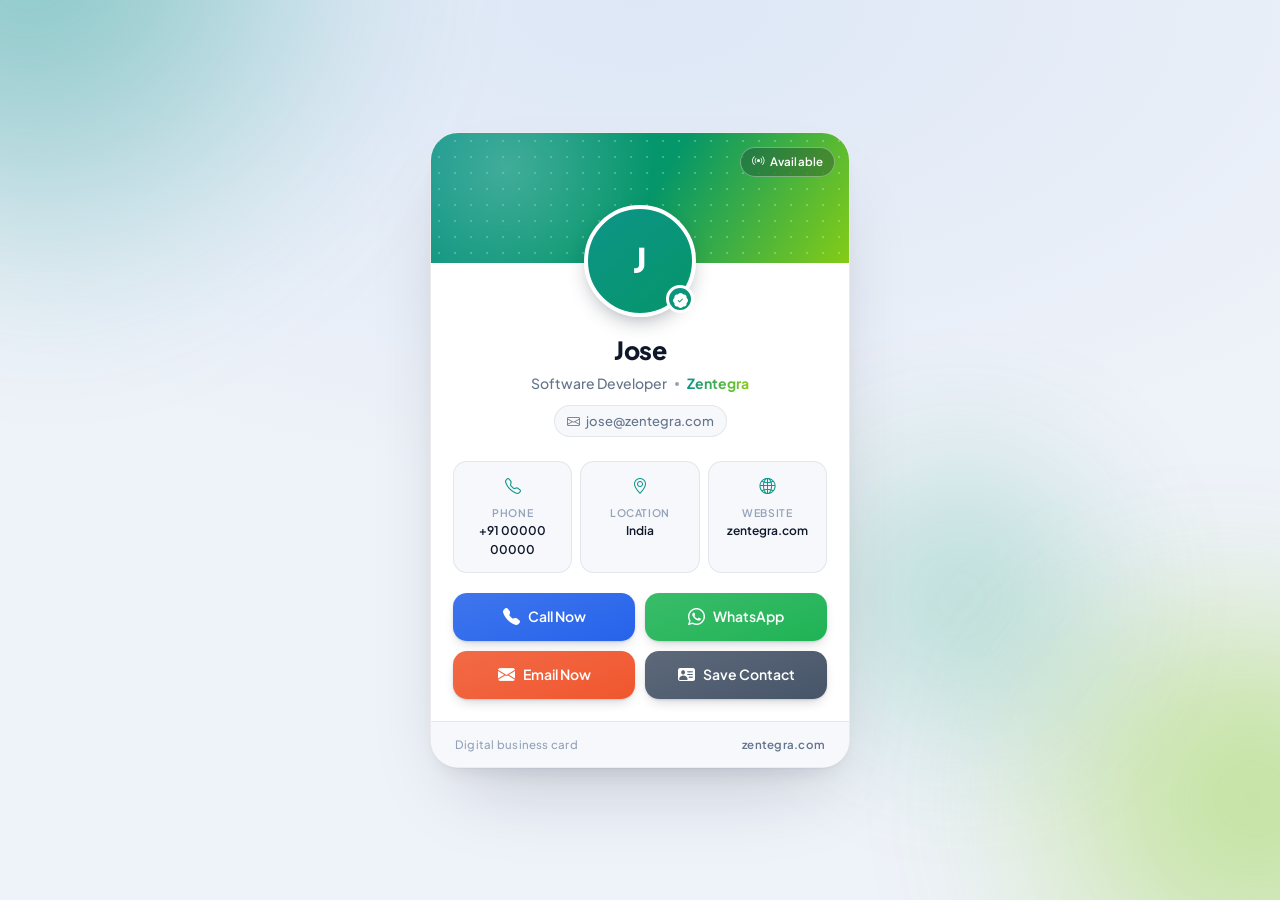
==== jose.html @ 7288a232 "initial" ====
<!DOCTYPE html>
<html lang="en">
<head>
    <meta charset="UTF-8">
    <meta name="viewport" content="width=device-width, initial-scale=1.0">
    <meta name="theme-color" content="#0f172a">
    <meta name="description" content="Jose — Software Developer at Zentegra. Call, email, WhatsApp or save my contact.">
    <title>Jose · Software Developer</title>

    <link rel="preconnect" href="https://fonts.googleapis.com">
    <link rel="preconnect" href="https://fonts.gstatic.com" crossorigin>
    <link href="https://fonts.googleapis.com/css2?family=Plus+Jakarta+Sans:wght@400;500;600;700;800&display=swap" rel="stylesheet">
    <link rel="stylesheet" href="https://cdn.jsdelivr.net/npm/bootstrap-icons@1.13.1/font/bootstrap-icons.min.css">
    <link rel="stylesheet" href="styles.css">
</head>
<body data-accent="emerald">

<div class="backdrop" aria-hidden="true">
  <span class="orb orb-1"></span>
  <span class="orb orb-2"></span>
  <span class="orb orb-3"></span>
</div>

<main class="stage">
  <article class="card">

    <!-- cover + avatar -->
    <header class="card-head">
      <div class="cover">
        <span class="cover-pattern" aria-hidden="true"></span>
        <span class="status-chip"><i class="bi bi-broadcast"></i> Available</span>
      </div>

      <div class="avatar-wrap">
        <span class="avatar-fallback" aria-hidden="true">J</span>
        <img class="avatar" src="jose-img.jpeg" alt="Portrait of Jose" width="112" height="112"
             onerror="this.remove()">
        <span class="avatar-badge" title="Zentegra"><i class="bi bi-patch-check-fill"></i></span>
      </div>

      <div class="identity">
        <h1 class="name">Jose</h1>
        <p class="role">Software Developer <span class="dot"></span> <span class="org">Zentegra</span></p>
        <a class="email-link" href="mailto:jose@zentegra.com">
          <i class="bi bi-envelope"></i> jose@zentegra.com
        </a>
      </div>
    </header>

    <!-- quick facts -->
    <ul class="facts">
      <li>
        <i class="bi bi-telephone"></i>
        <div><span class="fact-label">Phone</span><span class="fact-value">+91 00000 00000</span></div>
      </li>
      <li>
        <i class="bi bi-geo-alt"></i>
        <div><span class="fact-label">Location</span><span class="fact-value">India</span></div>
      </li>
      <li>
        <i class="bi bi-globe2"></i>
        <div><span class="fact-label">Website</span><a class="fact-value" href="https://www.zentegra.com" target="_blank" rel="noopener">zentegra.com</a></div>
      </li>
    </ul>

    <!-- actions -->
    <nav class="actions" aria-label="Contact options">
      <a class="actionbtn call" href="tel:+910000000000">
        <i class="bi bi-telephone-fill"></i><span>Call Now</span>
      </a>

      <a class="actionbtn whatsapp" href="https://wa.me/910000000000?text=Hello%20I%20found%20you%20on%20Odoo" target="_blank" rel="noopener">
        <i class="bi bi-whatsapp"></i><span>WhatsApp</span>
      </a>

      <a class="actionbtn email" href="mailto:jose@zentegra.com?subject=Inquiry%20from%20Odoo%20Partners%20Meet">
        <i class="bi bi-envelope-fill"></i><span>Email Now</span>
      </a>

      <a class="actionbtn save" href="jose.vcf" download>
        <i class="bi bi-person-vcard-fill"></i><span>Save Contact</span>
      </a>

      <button class="actionbtn share is-hidden" id="sharebtn" type="button">
        <i class="bi bi-share-fill"></i><span>Share this card</span>
      </button>
    </nav>

    <footer class="card-foot">
      <span>Digital business card</span>
      <a href="https://www.zentegra.com" target="_blank" rel="noopener">zentegra.com</a>
    </footer>

  </article>
</main>

<div class="toast" id="toast" role="status" aria-live="polite"></div>

<script src="card.js"></script>

</body>
</html>
---- styles.css ----
/* ============================================================
   Profile card — design tokens
   ============================================================ */
:root {
  --bg-0: #eef2f9;
  --bg-1: #dde7f6;

  --surface: #ffffff;
  --surface-2: #f6f8fc;
  --border: rgba(15, 23, 42, 0.08);

  --text: #0f172a;
  --text-muted: #64748b;
  --text-soft: #94a3b8;

  --brand: #4f46e5;
  --brand-2: #7c3aed;
  --accent: #06b6d4;

  --call: #2563eb;
  --whatsapp: #1eb355;
  --email: #f0562d;
  --save: #475569;
  --share: #6d28d9;

  --radius-card: 28px;
  --radius-btn: 14px;

  --shadow-card: 0 1px 2px rgba(15, 23, 42, .04),
                 0 12px 24px -12px rgba(15, 23, 42, .12),
                 0 40px 80px -32px rgba(15, 23, 42, .22);
  --shadow-btn: 0 1px 2px rgba(15, 23, 42, .12), 0 6px 14px -6px rgba(15, 23, 42, .28);
  --shadow-btn-hover: 0 2px 4px rgba(15, 23, 42, .14), 0 14px 26px -8px rgba(15, 23, 42, .34);

  --ease: cubic-bezier(.4, 0, .2, 1);
}

/* ---- per-person accents (set via body[data-accent]) ------- */
body[data-accent="indigo"] { --brand: #4f46e5; --brand-2: #7c3aed; --accent: #06b6d4; }
body[data-accent="emerald"] { --brand: #0d9488; --brand-2: #059669; --accent: #84cc16; }
body[data-accent="amber"]  { --brand: #d97706; --brand-2: #db2777; --accent: #f59e0b; }
body[data-accent="azure"]  { --brand: #0369a1; --brand-2: #4f46e5; --accent: #22d3ee; }

@media (prefers-color-scheme: dark) {
  :root {
    --bg-0: #070b14;
    --bg-1: #0d1524;

    --surface: #111827;
    --surface-2: #161f31;
    --border: rgba(255, 255, 255, 0.09);

    --text: #f1f5f9;
    --text-muted: #97a3b6;
    --text-soft: #6b7a8f;

    --shadow-card: 0 1px 2px rgba(0, 0, 0, .4),
                   0 18px 36px -16px rgba(0, 0, 0, .6),
                   0 50px 90px -40px rgba(0, 0, 0, .8);
    --shadow-btn: 0 1px 2px rgba(0, 0, 0, .4), 0 8px 16px -8px rgba(0, 0, 0, .6);
    --shadow-btn-hover: 0 2px 6px rgba(0, 0, 0, .45), 0 16px 30px -10px rgba(0, 0, 0, .7);
  }
}

/* ============================================================
   Base
   ============================================================ */
*, *::before, *::after { box-sizing: border-box; }

html { -webkit-text-size-adjust: 100%; }

body {
  margin: 0;
  min-height: 100vh;
  min-height: 100dvh;
  display: grid;
  place-items: center;
  padding: 32px 18px;
  font-family: "Plus Jakarta Sans", system-ui, -apple-system, "Segoe UI", Roboto, sans-serif;
  font-size: 15px;
  line-height: 1.55;
  color: var(--text);
  background: radial-gradient(120% 90% at 50% 0%, var(--bg-1) 0%, var(--bg-0) 60%);
  -webkit-font-smoothing: antialiased;
  -moz-osx-font-smoothing: grayscale;
}

a { color: inherit; }

/* ============================================================
   Ambient backdrop
   ============================================================ */
.backdrop {
  position: fixed;
  inset: 0;
  overflow: hidden;
  pointer-events: none;
  z-index: 0;
}

.orb {
  position: absolute;
  border-radius: 50%;
  filter: blur(70px);
  opacity: .5;
  will-change: transform;
}

.orb-1 {
  width: 46vmax; height: 46vmax;
  top: -18vmax; left: -12vmax;
  background: radial-gradient(circle at 30% 30%, var(--brand), transparent 68%);
  animation: drift 26s var(--ease) infinite alternate;
}

.orb-2 {
  width: 40vmax; height: 40vmax;
  bottom: -16vmax; right: -14vmax;
  background: radial-gradient(circle at 60% 40%, var(--accent), transparent 68%);
  animation: drift 32s var(--ease) infinite alternate-reverse;
}

.orb-3 {
  width: 30vmax; height: 30vmax;
  top: 45%; left: 60%;
  background: radial-gradient(circle at 50% 50%, var(--brand-2), transparent 70%);
  opacity: .32;
  animation: drift 38s var(--ease) infinite alternate;
}

@keyframes drift {
  from { transform: translate3d(0, 0, 0) scale(1); }
  to   { transform: translate3d(6vmax, 4vmax, 0) scale(1.14); }
}

/* ============================================================
   Card
   ============================================================ */
.stage {
  position: relative;
  z-index: 1;
  width: 100%;
  display: grid;
  place-items: center;
}

.card {
  width: 100%;
  max-width: 400px;
  background: var(--surface);
  border: 1px solid var(--border);
  border-radius: var(--radius-card);
  box-shadow: var(--shadow-card);
  overflow: hidden;
  animation: card-in .7s var(--ease) both;
}

@keyframes card-in {
  from { opacity: 0; transform: translateY(18px) scale(.97); }
  to   { opacity: 1; transform: none; }
}

/* --- cover ------------------------------------------------ */
.cover {
  position: relative;
  height: 116px;
  background: linear-gradient(120deg, var(--brand) 0%, var(--brand-2) 52%, var(--accent) 100%);
}

.cover-pattern {
  position: absolute;
  inset: 0;
  opacity: .5;
  background-image:
    radial-gradient(circle at 18% 28%, rgba(255, 255, 255, .45) 0, transparent 42%),
    radial-gradient(rgba(255, 255, 255, .5) 1px, transparent 1px);
  background-size: auto, 16px 16px;
}

.status-chip {
  position: absolute;
  top: 14px;
  right: 14px;
  display: inline-flex;
  align-items: center;
  gap: 6px;
  padding: 5px 11px;
  font-size: 11.5px;
  font-weight: 600;
  letter-spacing: .01em;
  color: #fff;
  background: rgba(15, 23, 42, .28);
  border: 1px solid rgba(255, 255, 255, .35);
  border-radius: 999px;
  backdrop-filter: blur(8px);
  -webkit-backdrop-filter: blur(8px);
}

.status-chip i { font-size: 12px; }

/* --- avatar ----------------------------------------------- */
.avatar-wrap {
  position: relative;
  width: 112px;
  height: 112px;
  margin: -58px auto 0;
}

/* Initials sit underneath the photo, so a missing image still looks intentional. */
.avatar-fallback {
  position: absolute;
  inset: 0;
  display: grid;
  place-items: center;
  font-size: 34px;
  font-weight: 800;
  letter-spacing: .02em;
  color: #fff;
  background: linear-gradient(140deg, var(--brand), var(--brand-2));
  border: 4px solid var(--surface);
  border-radius: 50%;
  box-shadow: 0 8px 22px -8px rgba(15, 23, 42, .45);
}

.avatar {
  position: relative;
  display: block;
  width: 112px;
  height: 112px;
  object-fit: cover;
  border-radius: 50%;
  background: var(--surface-2);
  border: 4px solid var(--surface);
  box-shadow: 0 8px 22px -8px rgba(15, 23, 42, .45);
  transition: transform .35s var(--ease), box-shadow .35s var(--ease);
}

.avatar-wrap:hover .avatar {
  transform: scale(1.04);
  box-shadow: 0 14px 30px -10px rgba(15, 23, 42, .5);
}

.avatar-badge {
  position: absolute;
  z-index: 2;
  right: 2px;
  bottom: 4px;
  width: 28px;
  height: 28px;
  display: grid;
  place-items: center;
  color: #fff;
  font-size: 15px;
  background: linear-gradient(140deg, var(--brand), var(--brand-2));
  border: 3px solid var(--surface);
  border-radius: 50%;
  animation: pop-in .4s .5s var(--ease) both;
}

@keyframes pop-in {
  from { transform: scale(0); }
  to   { transform: scale(1); }
}

/* --- identity --------------------------------------------- */
.identity {
  padding: 14px 26px 4px;
  text-align: center;
}

.name {
  margin: 0;
  font-size: 25px;
  font-weight: 800;
  letter-spacing: -.02em;
}

.role {
  margin: 4px 0 0;
  display: flex;
  align-items: center;
  justify-content: center;
  gap: 8px;
  flex-wrap: wrap;
  font-size: 14px;
  font-weight: 500;
  color: var(--text-muted);
}

.role .dot {
  width: 4px;
  height: 4px;
  border-radius: 50%;
  background: var(--text-soft);
}

.role .org {
  font-weight: 700;
  background: linear-gradient(90deg, var(--brand), var(--accent));
  -webkit-background-clip: text;
  background-clip: text;
  -webkit-text-fill-color: transparent;
}

.email-link {
  display: inline-flex;
  align-items: center;
  gap: 6px;
  margin-top: 10px;
  padding: 5px 12px;
  font-size: 13px;
  font-weight: 500;
  color: var(--text-muted);
  text-decoration: none;
  background: var(--surface-2);
  border: 1px solid var(--border);
  border-radius: 999px;
  transition: color .2s var(--ease), border-color .2s var(--ease);
}

.email-link:hover {
  color: var(--brand);
  border-color: color-mix(in srgb, var(--brand) 40%, transparent);
}

/* --- quick facts ------------------------------------------ */
.facts {
  list-style: none;
  display: grid;
  grid-template-columns: repeat(3, 1fr);
  gap: 8px;
  margin: 20px 22px 0;
  padding: 0;
}

.facts li {
  display: flex;
  flex-direction: column;
  align-items: center;
  gap: 6px;
  padding: 12px 6px;
  text-align: center;
  background: var(--surface-2);
  border: 1px solid var(--border);
  border-radius: var(--radius-btn);
}

.facts i {
  font-size: 16px;
  color: var(--brand);
}

.fact-label {
  display: block;
  font-size: 10.5px;
  font-weight: 600;
  text-transform: uppercase;
  letter-spacing: .06em;
  color: var(--text-soft);
}

.fact-value {
  display: block;
  margin-top: 1px;
  font-size: 12px;
  font-weight: 600;
  color: var(--text);
  text-decoration: none;
  overflow-wrap: anywhere;
}

a.fact-value:hover { color: var(--brand); }

/* --- actions ---------------------------------------------- */
.actions {
  display: grid;
  grid-template-columns: 1fr 1fr;
  gap: 10px;
  padding: 20px 22px 4px;
}

.actionbtn {
  --btn: var(--brand);
  position: relative;
  display: flex;
  align-items: center;
  justify-content: center;
  gap: 8px;
  min-height: 48px;
  padding: 10px 14px;
  font: inherit;
  font-size: 14px;
  font-weight: 600;
  color: #fff;
  text-decoration: none;
  background: linear-gradient(160deg,
              color-mix(in srgb, var(--btn) 88%, #fff) 0%,
              var(--btn) 100%);
  border: 0;
  border-radius: var(--radius-btn);
  box-shadow: var(--shadow-btn);
  cursor: pointer;
  overflow: hidden;
  transition: transform .22s var(--ease), box-shadow .22s var(--ease);
}

/* sheen that sweeps across on hover */
.actionbtn::after {
  content: "";
  position: absolute;
  top: 0;
  bottom: 0;
  left: -60%;
  width: 55%;
  background: linear-gradient(90deg, transparent, rgba(255, 255, 255, .32), transparent);
  transform: skewX(-18deg);
  transition: left .5s var(--ease);
}

.actionbtn:hover { transform: translateY(-2px); box-shadow: var(--shadow-btn-hover); }
.actionbtn:hover::after { left: 110%; }
.actionbtn:active { transform: translateY(0) scale(.985); }

.actionbtn:focus-visible {
  outline: 2px solid var(--text);
  outline-offset: 3px;
}

.actionbtn i { font-size: 17px; }

.call     { --btn: var(--call); }
.whatsapp { --btn: var(--whatsapp); }
.email    { --btn: var(--email); }
.save     { --btn: var(--save); }

.share {
  --btn: var(--share);
  grid-column: 1 / -1;
  margin-top: 2px;
  animation: rise-in .45s var(--ease) both;
}

@keyframes rise-in {
  from { opacity: 0; transform: translateY(10px); }
  to   { opacity: 1; transform: none; }
}

.is-hidden { display: none !important; }

/* --- footer ----------------------------------------------- */
.card-foot {
  display: flex;
  align-items: center;
  justify-content: space-between;
  gap: 10px;
  margin: 18px 0 0;
  padding: 14px 24px;
  font-size: 11.5px;
  font-weight: 500;
  letter-spacing: .02em;
  color: var(--text-soft);
  border-top: 1px solid var(--border);
  background: var(--surface-2);
}

.card-foot a {
  font-weight: 600;
  color: var(--text-muted);
  text-decoration: none;
}

.card-foot a:hover { color: var(--brand); }

/* ============================================================
   Toast
   ============================================================ */
.toast {
  position: fixed;
  left: 50%;
  bottom: 26px;
  z-index: 10;
  max-width: calc(100% - 36px);
  padding: 11px 18px;
  font-size: 13.5px;
  font-weight: 600;
  color: var(--surface);
  background: var(--text);
  border-radius: 999px;
  box-shadow: 0 12px 28px -10px rgba(15, 23, 42, .5);
  opacity: 0;
  transform: translate(-50%, 14px);
  pointer-events: none;
  transition: opacity .25s var(--ease), transform .25s var(--ease);
}

.toast.is-visible {
  opacity: 1;
  transform: translate(-50%, 0);
}

/* ============================================================
   Responsive
   ============================================================ */
@media (max-width: 380px) {
  body { padding: 20px 12px; }
  .cover { height: 100px; }
  .avatar-wrap { width: 96px; height: 96px; margin-top: -50px; }
  .avatar { width: 96px; height: 96px; }
  .avatar-fallback { font-size: 29px; }
  .name { font-size: 22px; }
  .actions { grid-template-columns: 1fr; padding-left: 18px; padding-right: 18px; }
  .facts { margin-left: 18px; margin-right: 18px; }
  .facts li { padding: 10px 4px; }
  .card-foot { padding-left: 18px; padding-right: 18px; }
}

/* Roomier layout once there is vertical space to spare */
@media (min-width: 420px) and (min-height: 720px) {
  .card { max-width: 420px; }
  .cover { height: 130px; }
}

@media (prefers-reduced-motion: reduce) {
  *, *::before, *::after {
    animation-duration: .001ms !important;
    animation-iteration-count: 1 !important;
    transition-duration: .001ms !important;
  }
}

@media print {
  .backdrop, .actions, .toast { display: none !important; }
  body { background: #fff; padding: 0; }
  .card { box-shadow: none; border: 1px solid #ddd; }
}
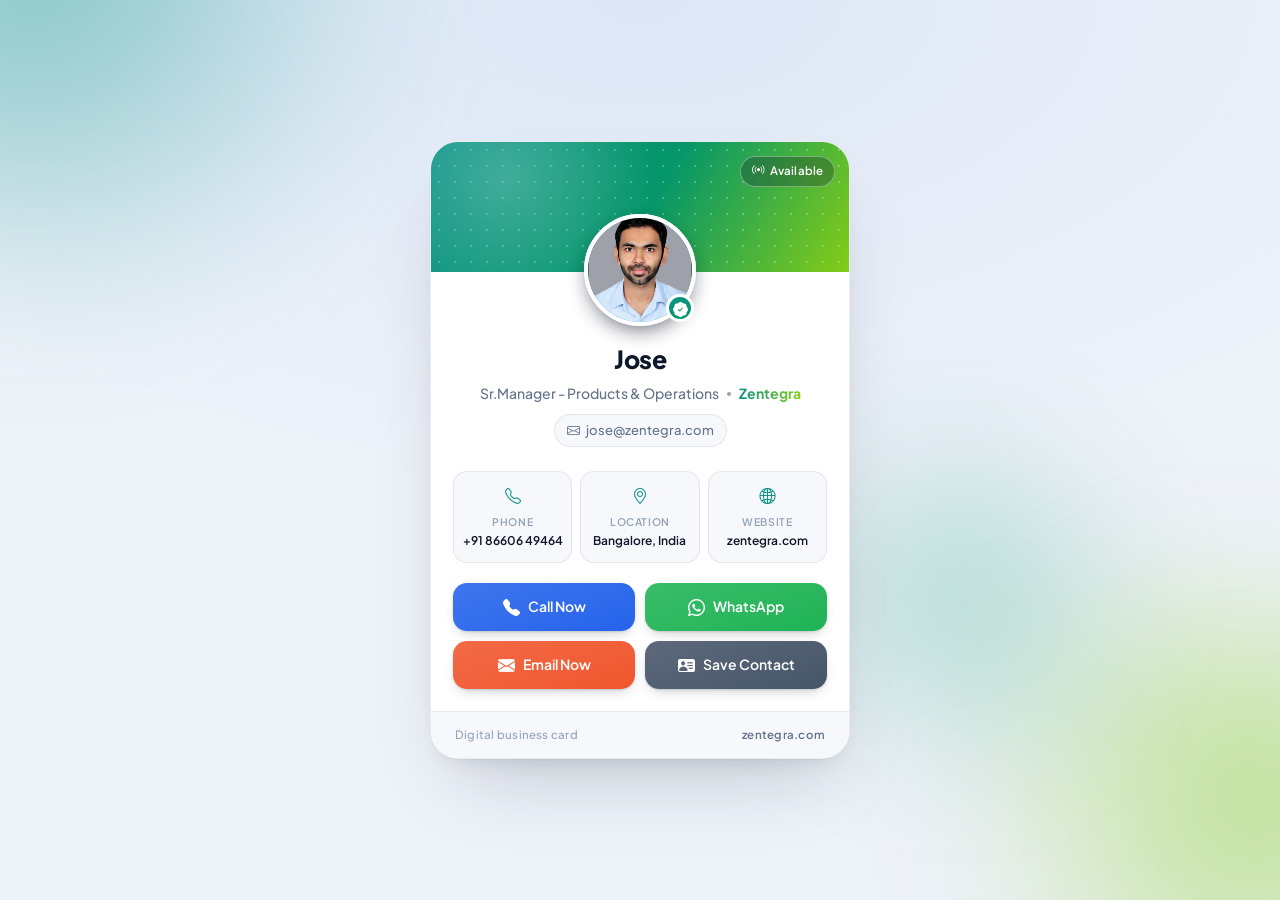
==== commit b76dbefd: "jose and vijey" ====
--- a/jose.html
+++ b/jose.html
@@ -4,8 +4,8 @@
     <meta charset="UTF-8">
     <meta name="viewport" content="width=device-width, initial-scale=1.0">
     <meta name="theme-color" content="#0f172a">
-    <meta name="description" content="Jose — Software Developer at Zentegra. Call, email, WhatsApp or save my contact.">
-    <title>Jose · Software Developer</title>
+    <meta name="description" content="Jose — Sr.Manager - Products & Operations at Zentegra. Call, email, WhatsApp or save my contact.">
+    <title>Jose · Sr.Manager - Products & Operations</title>
 
     <link rel="preconnect" href="https://fonts.googleapis.com">
     <link rel="preconnect" href="https://fonts.gstatic.com" crossorigin>
@@ -33,14 +33,14 @@
 
       <div class="avatar-wrap">
         <span class="avatar-fallback" aria-hidden="true">J</span>
-        <img class="avatar" src="jose-img.jpeg" alt="Portrait of Jose" width="112" height="112"
+        <img class="avatar" src="jose.png" alt="Portrait of Jose" width="112" height="112"
              onerror="this.remove()">
         <span class="avatar-badge" title="Zentegra"><i class="bi bi-patch-check-fill"></i></span>
       </div>
 
       <div class="identity">
         <h1 class="name">Jose</h1>
-        <p class="role">Software Developer <span class="dot"></span> <span class="org">Zentegra</span></p>
+        <p class="role">Sr.Manager - Products & Operations <span class="dot"></span> <span class="org">Zentegra</span></p>
         <a class="email-link" href="mailto:jose@zentegra.com">
           <i class="bi bi-envelope"></i> jose@zentegra.com
         </a>
@@ -51,11 +51,11 @@
     <ul class="facts">
       <li>
         <i class="bi bi-telephone"></i>
-        <div><span class="fact-label">Phone</span><span class="fact-value">+91 00000 00000</span></div>
+        <div><span class="fact-label">Phone</span><span class="fact-value">+91 86606 49464</span></div>
       </li>
       <li>
         <i class="bi bi-geo-alt"></i>
-        <div><span class="fact-label">Location</span><span class="fact-value">India</span></div>
+        <div><span class="fact-label">Location</span><span class="fact-value">Bangalore, India</span></div>
       </li>
       <li>
         <i class="bi bi-globe2"></i>
@@ -65,11 +65,11 @@
 
     <!-- actions -->
     <nav class="actions" aria-label="Contact options">
-      <a class="actionbtn call" href="tel:+910000000000">
+      <a class="actionbtn call" href="tel:+918660649464">
         <i class="bi bi-telephone-fill"></i><span>Call Now</span>
       </a>
 
-      <a class="actionbtn whatsapp" href="https://wa.me/910000000000?text=Hello%20I%20found%20you%20on%20Odoo" target="_blank" rel="noopener">
+      <a class="actionbtn whatsapp" href="https://wa.me/918660649464?text=Hello%20I%20found%20you%20on%20Odoo%20Event" target="_blank" rel="noopener">
         <i class="bi bi-whatsapp"></i><span>WhatsApp</span>
       </a>
 
